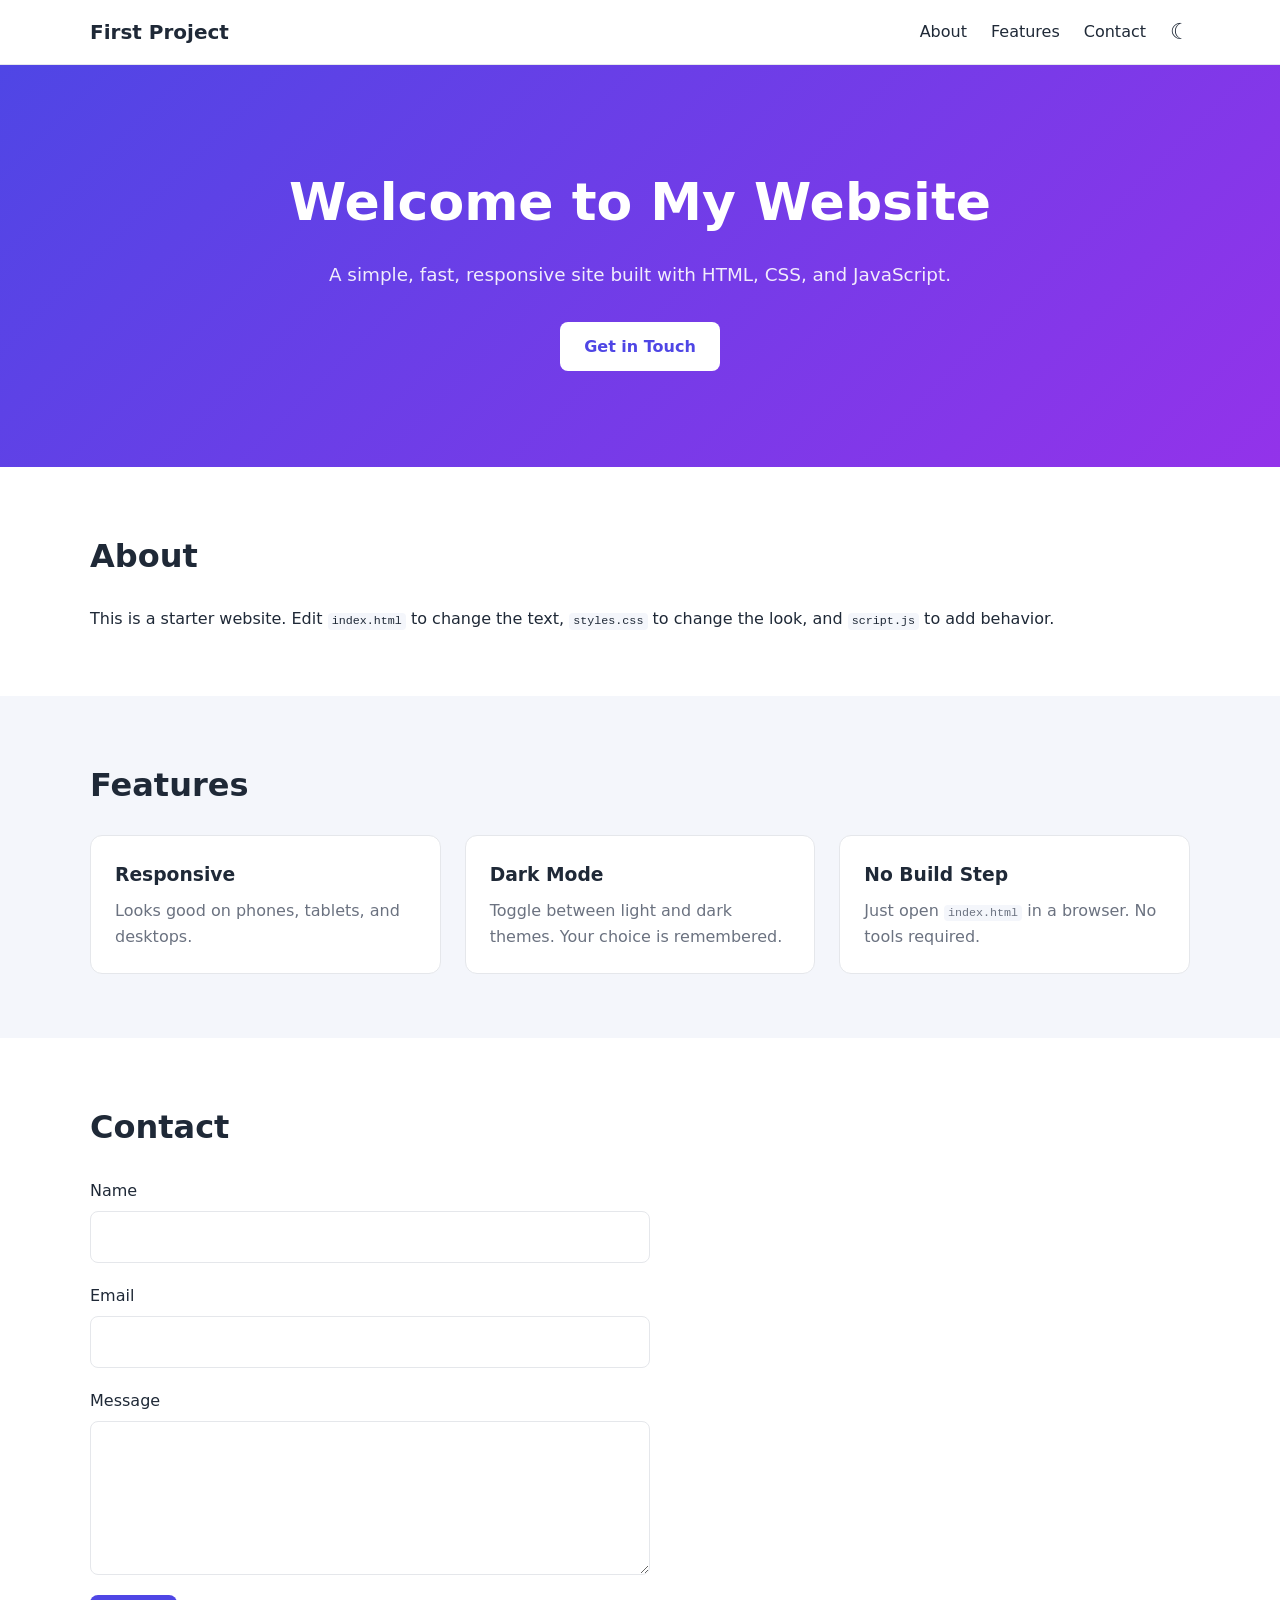
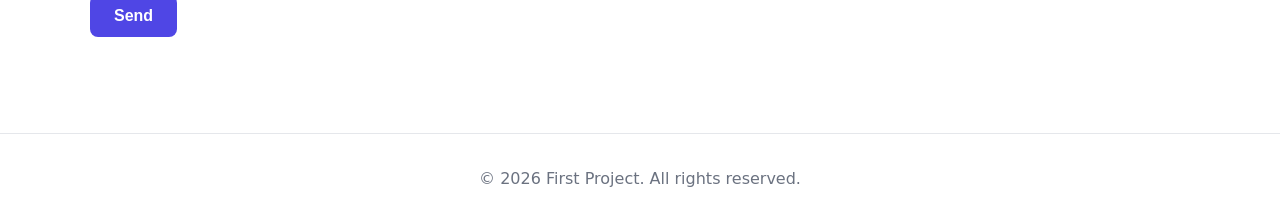
==== index.html @ 8f2c85a0 "Add responsive starter website Static site with HTML, CSS, and JavaScript: sticky header with mobile" ====
<!DOCTYPE html>
<html lang="en">
<head>
  <meta charset="UTF-8">
  <meta name="viewport" content="width=device-width, initial-scale=1.0">
  <meta name="description" content="My first website">
  <title>First Project</title>
  <link rel="stylesheet" href="styles.css">
</head>
<body>
  <header class="site-header">
    <div class="container nav">
      <a href="#" class="logo">First Project</a>
      <button class="menu-toggle" aria-label="Toggle menu" aria-expanded="false">&#9776;</button>
      <nav>
        <ul class="nav-links">
          <li><a href="#about">About</a></li>
          <li><a href="#features">Features</a></li>
          <li><a href="#contact">Contact</a></li>
          <li><button class="theme-toggle" aria-label="Toggle dark mode">&#9790;</button></li>
        </ul>
      </nav>
    </div>
  </header>

  <main>
    <section class="hero">
      <div class="container">
        <h1>Welcome to My Website</h1>
        <p>A simple, fast, responsive site built with HTML, CSS, and JavaScript.</p>
        <a href="#contact" class="btn">Get in Touch</a>
      </div>
    </section>

    <section id="about" class="section">
      <div class="container">
        <h2>About</h2>
        <p>
          This is a starter website. Edit <code>index.html</code> to change the text,
          <code>styles.css</code> to change the look, and <code>script.js</code> to add behavior.
        </p>
      </div>
    </section>

    <section id="features" class="section alt">
      <div class="container">
        <h2>Features</h2>
        <div class="cards">
          <article class="card">
            <h3>Responsive</h3>
            <p>Looks good on phones, tablets, and desktops.</p>
          </article>
          <article class="card">
            <h3>Dark Mode</h3>
            <p>Toggle between light and dark themes. Your choice is remembered.</p>
          </article>
          <article class="card">
            <h3>No Build Step</h3>
            <p>Just open <code>index.html</code> in a browser. No tools required.</p>
          </article>
        </div>
      </div>
    </section>

    <section id="contact" class="section">
      <div class="container">
        <h2>Contact</h2>
        <form class="contact-form" novalidate>
          <label for="name">Name</label>
          <input type="text" id="name" name="name" required>

          <label for="email">Email</label>
          <input type="email" id="email" name="email" required>

          <label for="message">Message</label>
          <textarea id="message" name="message" rows="5" required></textarea>

          <button type="submit" class="btn">Send</button>
          <p class="form-status" role="status"></p>
        </form>
      </div>
    </section>
  </main>

  <footer class="site-footer">
    <div class="container">
      <p>&copy; <span id="year"></span> First Project. All rights reserved.</p>
    </div>
  </footer>

  <script src="script.js"></script>
</body>
</html>
---- styles.css ----
:root {
  --bg: #ffffff;
  --bg-alt: #f4f6fb;
  --text: #1f2937;
  --muted: #6b7280;
  --primary: #4f46e5;
  --primary-hover: #4338ca;
  --card: #ffffff;
  --border: #e5e7eb;
}

[data-theme="dark"] {
  --bg: #0f172a;
  --bg-alt: #1e293b;
  --text: #e5e7eb;
  --muted: #94a3b8;
  --primary: #818cf8;
  --primary-hover: #a5b4fc;
  --card: #1e293b;
  --border: #334155;
}

* {
  box-sizing: border-box;
  margin: 0;
  padding: 0;
}

html {
  scroll-behavior: smooth;
}

body {
  font-family: system-ui, -apple-system, "Segoe UI", Roboto, sans-serif;
  line-height: 1.6;
  background: var(--bg);
  color: var(--text);
  transition: background 0.2s, color 0.2s;
}

.container {
  width: min(1100px, 100% - 2rem);
  margin-inline: auto;
}

a {
  color: var(--primary);
}

code {
  background: var(--bg-alt);
  padding: 0.1em 0.35em;
  border-radius: 4px;
  font-size: 0.9em;
}

/* Header */
.site-header {
  position: sticky;
  top: 0;
  background: var(--bg);
  border-bottom: 1px solid var(--border);
  z-index: 10;
}

.nav {
  display: flex;
  align-items: center;
  justify-content: space-between;
  height: 64px;
}

.logo {
  font-weight: 700;
  font-size: 1.25rem;
  text-decoration: none;
  color: var(--text);
}

.nav-links {
  display: flex;
  align-items: center;
  gap: 1.5rem;
  list-style: none;
}

.nav-links a {
  text-decoration: none;
  color: var(--text);
}

.nav-links a:hover {
  color: var(--primary);
}

.menu-toggle,
.theme-toggle {
  background: none;
  border: none;
  color: var(--text);
  font-size: 1.4rem;
  cursor: pointer;
}

.menu-toggle {
  display: none;
}

/* Hero */
.hero {
  padding: 6rem 0;
  text-align: center;
  background: linear-gradient(135deg, var(--primary), #9333ea);
  color: #fff;
}

.hero h1 {
  font-size: clamp(2rem, 5vw, 3.25rem);
  margin-bottom: 1rem;
}

.hero p {
  font-size: 1.15rem;
  margin-bottom: 2rem;
  opacity: 0.9;
}

.hero .btn {
  background: #fff;
  color: #4f46e5;
}

.hero .btn:hover {
  background: #eef2ff;
}

/* Buttons */
.btn {
  display: inline-block;
  padding: 0.75rem 1.5rem;
  border: none;
  border-radius: 8px;
  background: var(--primary);
  color: #fff;
  font-size: 1rem;
  font-weight: 600;
  text-decoration: none;
  cursor: pointer;
  transition: background 0.2s;
}

.btn:hover {
  background: var(--primary-hover);
}

/* Sections */
.section {
  padding: 4rem 0;
}

.section.alt {
  background: var(--bg-alt);
}

.section h2 {
  font-size: 2rem;
  margin-bottom: 1.5rem;
}

/* Cards */
.cards {
  display: grid;
  grid-template-columns: repeat(auto-fit, minmax(240px, 1fr));
  gap: 1.5rem;
}

.card {
  background: var(--card);
  border: 1px solid var(--border);
  border-radius: 12px;
  padding: 1.5rem;
}

.card h3 {
  margin-bottom: 0.5rem;
}

.card p {
  color: var(--muted);
}

/* Form */
.contact-form {
  display: grid;
  gap: 0.5rem;
  max-width: 560px;
}

.contact-form input,
.contact-form textarea {
  padding: 0.75rem;
  border: 1px solid var(--border);
  border-radius: 8px;
  background: var(--card);
  color: var(--text);
  font: inherit;
  margin-bottom: 0.75rem;
}

.contact-form input:focus,
.contact-form textarea:focus {
  outline: 2px solid var(--primary);
  border-color: transparent;
}

.contact-form .btn {
  justify-self: start;
}

.form-status {
  min-height: 1.5em;
  color: var(--muted);
}

.form-status.error {
  color: #dc2626;
}

.form-status.success {
  color: #16a34a;
}

/* Footer */
.site-footer {
  padding: 2rem 0;
  text-align: center;
  color: var(--muted);
  border-top: 1px solid var(--border);
}

/* Mobile */
@media (max-width: 700px) {
  .menu-toggle {
    display: block;
    margin-left: auto;
  }

  .nav-links {
    display: none;
    position: absolute;
    top: 64px;
    left: 0;
    right: 0;
    flex-direction: column;
    gap: 1rem;
    padding: 1.5rem;
    background: var(--bg);
    border-bottom: 1px solid var(--border);
  }

  .nav-links.open {
    display: flex;
  }
}
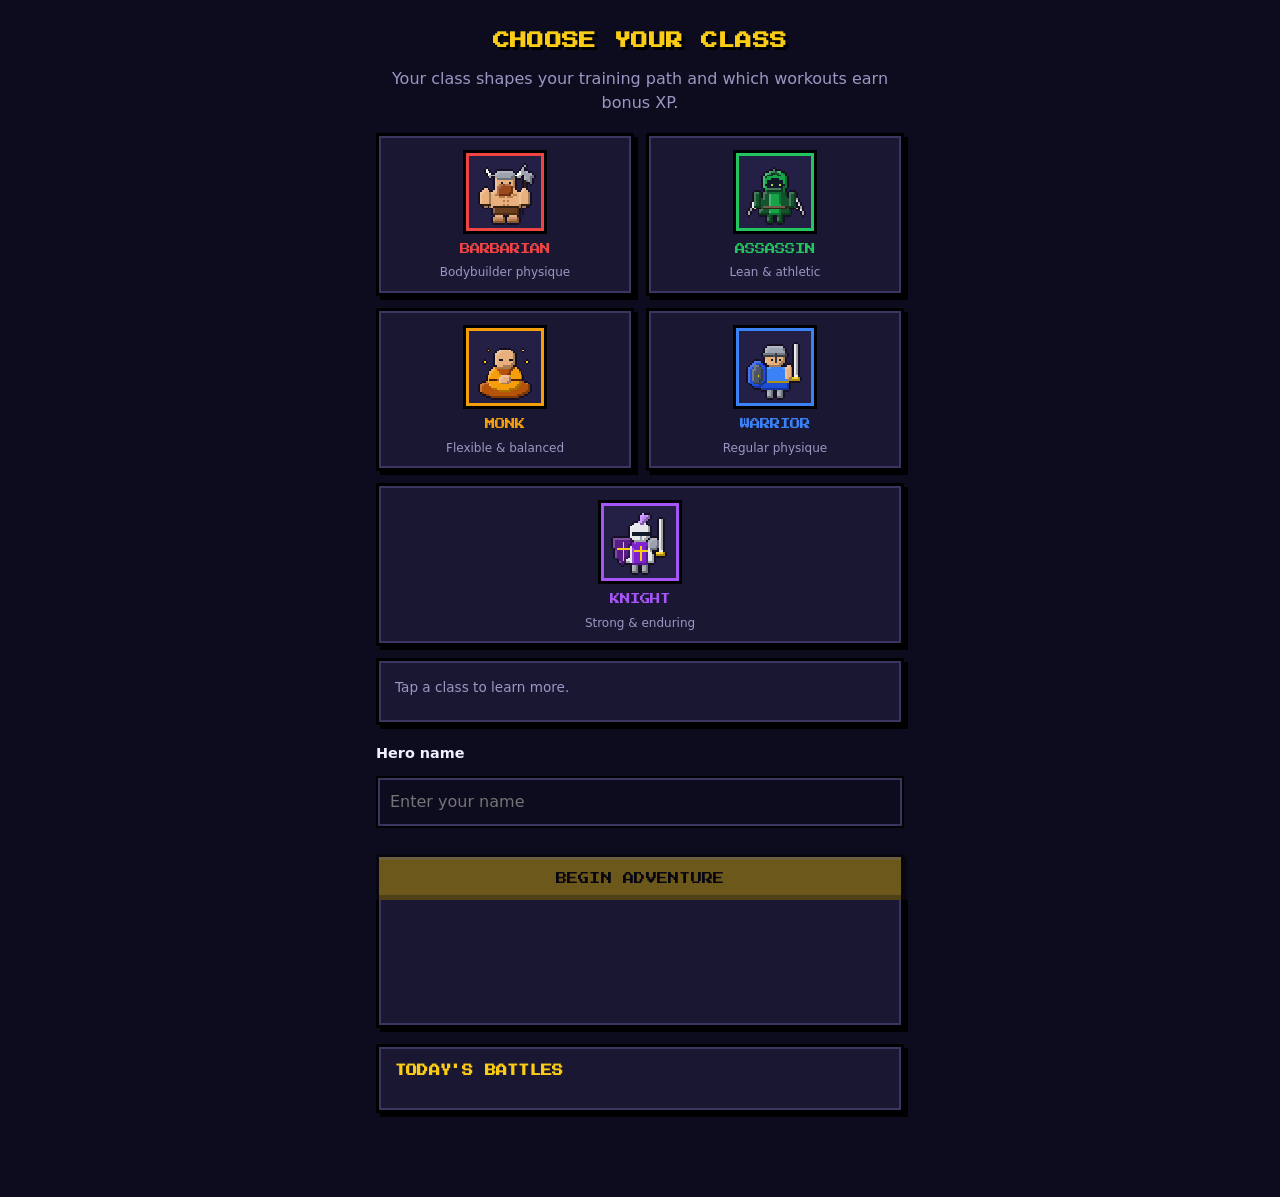
==== commit 5d7318a6: "Open the game directly from the site's main address Add a top-level index.html that forwards visitor" ====
--- a/index.html
+++ b/index.html
@@ -1,93 +1,19 @@
-<!DOCTYPE html>
+<!doctype html>
 <html lang="en">
 <head>
-  <meta charset="UTF-8">
-  <meta name="viewport" content="width=device-width, initial-scale=1.0">
-  <meta name="description" content="My first website">
-  <title>First Project</title>
-  <link rel="stylesheet" href="styles.css">
+  <meta charset="utf-8">
+  <title>FitQuest</title>
+  <meta name="viewport" content="width=device-width, initial-scale=1">
+  <!-- The game lives in fitness/: send visitors straight there -->
+  <meta http-equiv="refresh" content="0; url=fitness/">
+  <link rel="canonical" href="fitness/">
+  <script>location.replace("fitness/" + location.search + location.hash);</script>
+  <style>
+    body { margin: 0; min-height: 100vh; display: grid; place-items: center; background: #14122b; color: #f5f0e1; font-family: system-ui, sans-serif; }
+    a { color: #facc15; }
+  </style>
 </head>
 <body>
-  <header class="site-header">
-    <div class="container nav">
-      <a href="#" class="logo">First Project</a>
-      <button class="menu-toggle" aria-label="Toggle menu" aria-expanded="false">&#9776;</button>
-      <nav>
-        <ul class="nav-links">
-          <li><a href="#about">About</a></li>
-          <li><a href="#features">Features</a></li>
-          <li><a href="#contact">Contact</a></li>
-          <li><button class="theme-toggle" aria-label="Toggle dark mode">&#9790;</button></li>
-        </ul>
-      </nav>
-    </div>
-  </header>
-
-  <main>
-    <section class="hero">
-      <div class="container">
-        <h1>Welcome to My Website</h1>
-        <p>A simple, fast, responsive site built with HTML, CSS, and JavaScript.</p>
-        <a href="#contact" class="btn">Get in Touch</a>
-      </div>
-    </section>
-
-    <section id="about" class="section">
-      <div class="container">
-        <h2>About</h2>
-        <p>
-          This is a starter website. Edit <code>index.html</code> to change the text,
-          <code>styles.css</code> to change the look, and <code>script.js</code> to add behavior.
-        </p>
-      </div>
-    </section>
-
-    <section id="features" class="section alt">
-      <div class="container">
-        <h2>Features</h2>
-        <div class="cards">
-          <article class="card">
-            <h3>Responsive</h3>
-            <p>Looks good on phones, tablets, and desktops.</p>
-          </article>
-          <article class="card">
-            <h3>Dark Mode</h3>
-            <p>Toggle between light and dark themes. Your choice is remembered.</p>
-          </article>
-          <article class="card">
-            <h3>No Build Step</h3>
-            <p>Just open <code>index.html</code> in a browser. No tools required.</p>
-          </article>
-        </div>
-      </div>
-    </section>
-
-    <section id="contact" class="section">
-      <div class="container">
-        <h2>Contact</h2>
-        <form class="contact-form" novalidate>
-          <label for="name">Name</label>
-          <input type="text" id="name" name="name" required>
-
-          <label for="email">Email</label>
-          <input type="email" id="email" name="email" required>
-
-          <label for="message">Message</label>
-          <textarea id="message" name="message" rows="5" required></textarea>
-
-          <button type="submit" class="btn">Send</button>
-          <p class="form-status" role="status"></p>
-        </form>
-      </div>
-    </section>
-  </main>
-
-  <footer class="site-footer">
-    <div class="container">
-      <p>&copy; <span id="year"></span> First Project. All rights reserved.</p>
-    </div>
-  </footer>
-
-  <script src="script.js"></script>
+  <p>Opening FitQuest… <a href="fitness/">Tap here if it doesn't open.</a></p>
 </body>
 </html>
